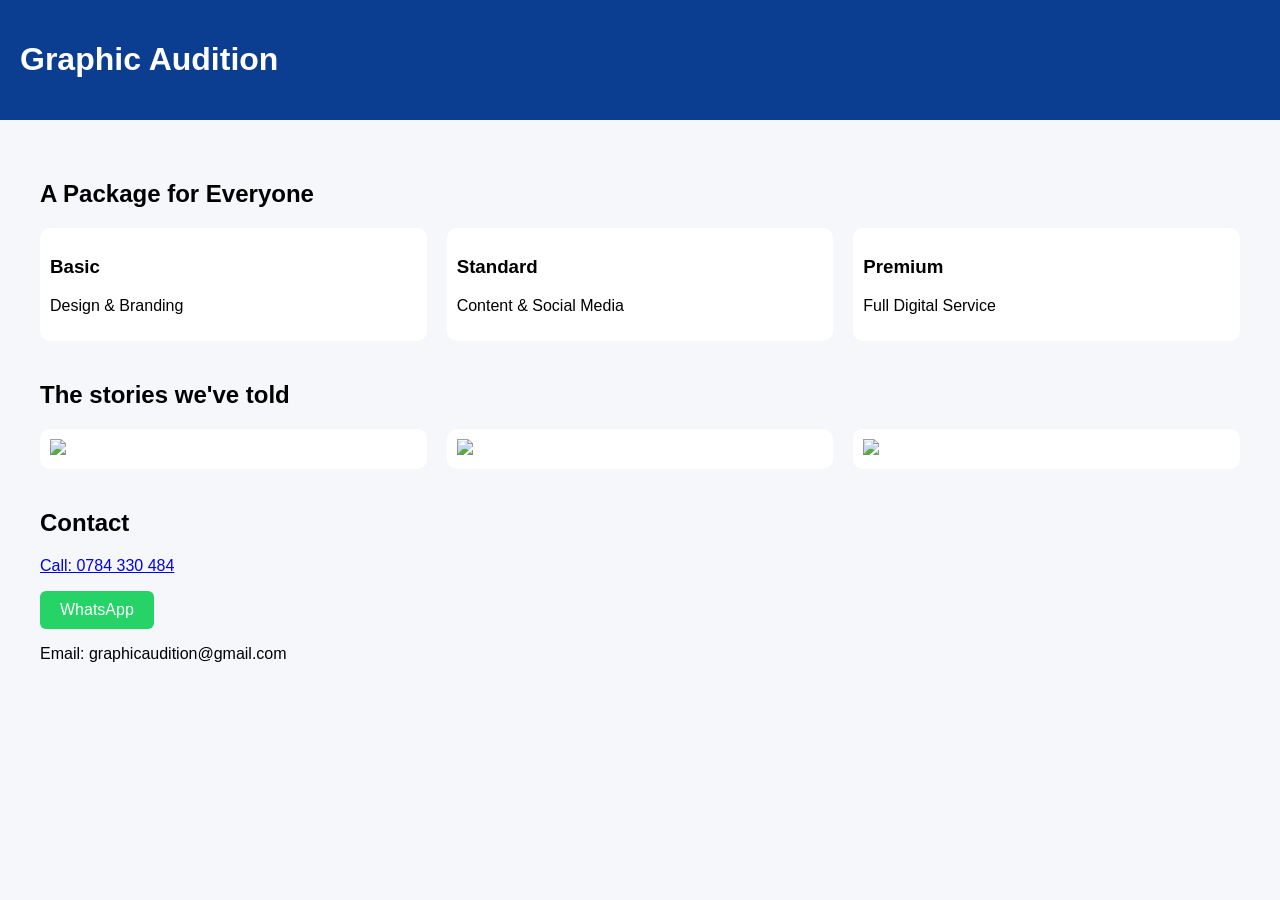
==== index.html @ 9fce268b "Add files via upload" ====
<!DOCTYPE html>
<html>
<head>
<meta charset="UTF-8">
<title>Graphic Audition</title>
<style>
body {font-family: Arial; margin:0; background:#f5f7fb;}
.header {background:#0b3d91; color:white; padding:20px;}
.container {padding:40px;}
.grid {display:grid; grid-template-columns:repeat(auto-fit,minmax(250px,1fr)); gap:20px;}
.card {background:white; padding:10px; border-radius:10px;}
.card img {width:100%; height:auto; object-fit:contain;}
.btn {display:inline-block; padding:10px 20px; background:#25D366; color:white; text-decoration:none; border-radius:6px;}
</style>
</head>
<body>

<div class="header">
<h1>Graphic Audition</h1>
</div>

<div class="container">
<h2>A Package for Everyone</h2>
<div class="grid">
<div class="card"><h3>Basic</h3><p>Design & Branding</p></div>
<div class="card"><h3>Standard</h3><p>Content & Social Media</p></div>
<div class="card"><h3>Premium</h3><p>Full Digital Service</p></div>
</div>

<h2 style="margin-top:40px;">The stories we've told</h2>
<div class="grid">
<div class="card"><img src="images/1.jpg"></div>
<div class="card"><img src="images/2.jpg"></div>
<div class="card"><img src="images/3.jpg"></div>
</div>

<h2 style="margin-top:40px;">Contact</h2>
<p><a href="tel:+250784330484">Call: 0784 330 484</a></p>
<p><a class="btn" href="https://wa.me/250784330484">WhatsApp</a></p>
<p>Email: graphicaudition@gmail.com</p>

</div>

</body>
</html>
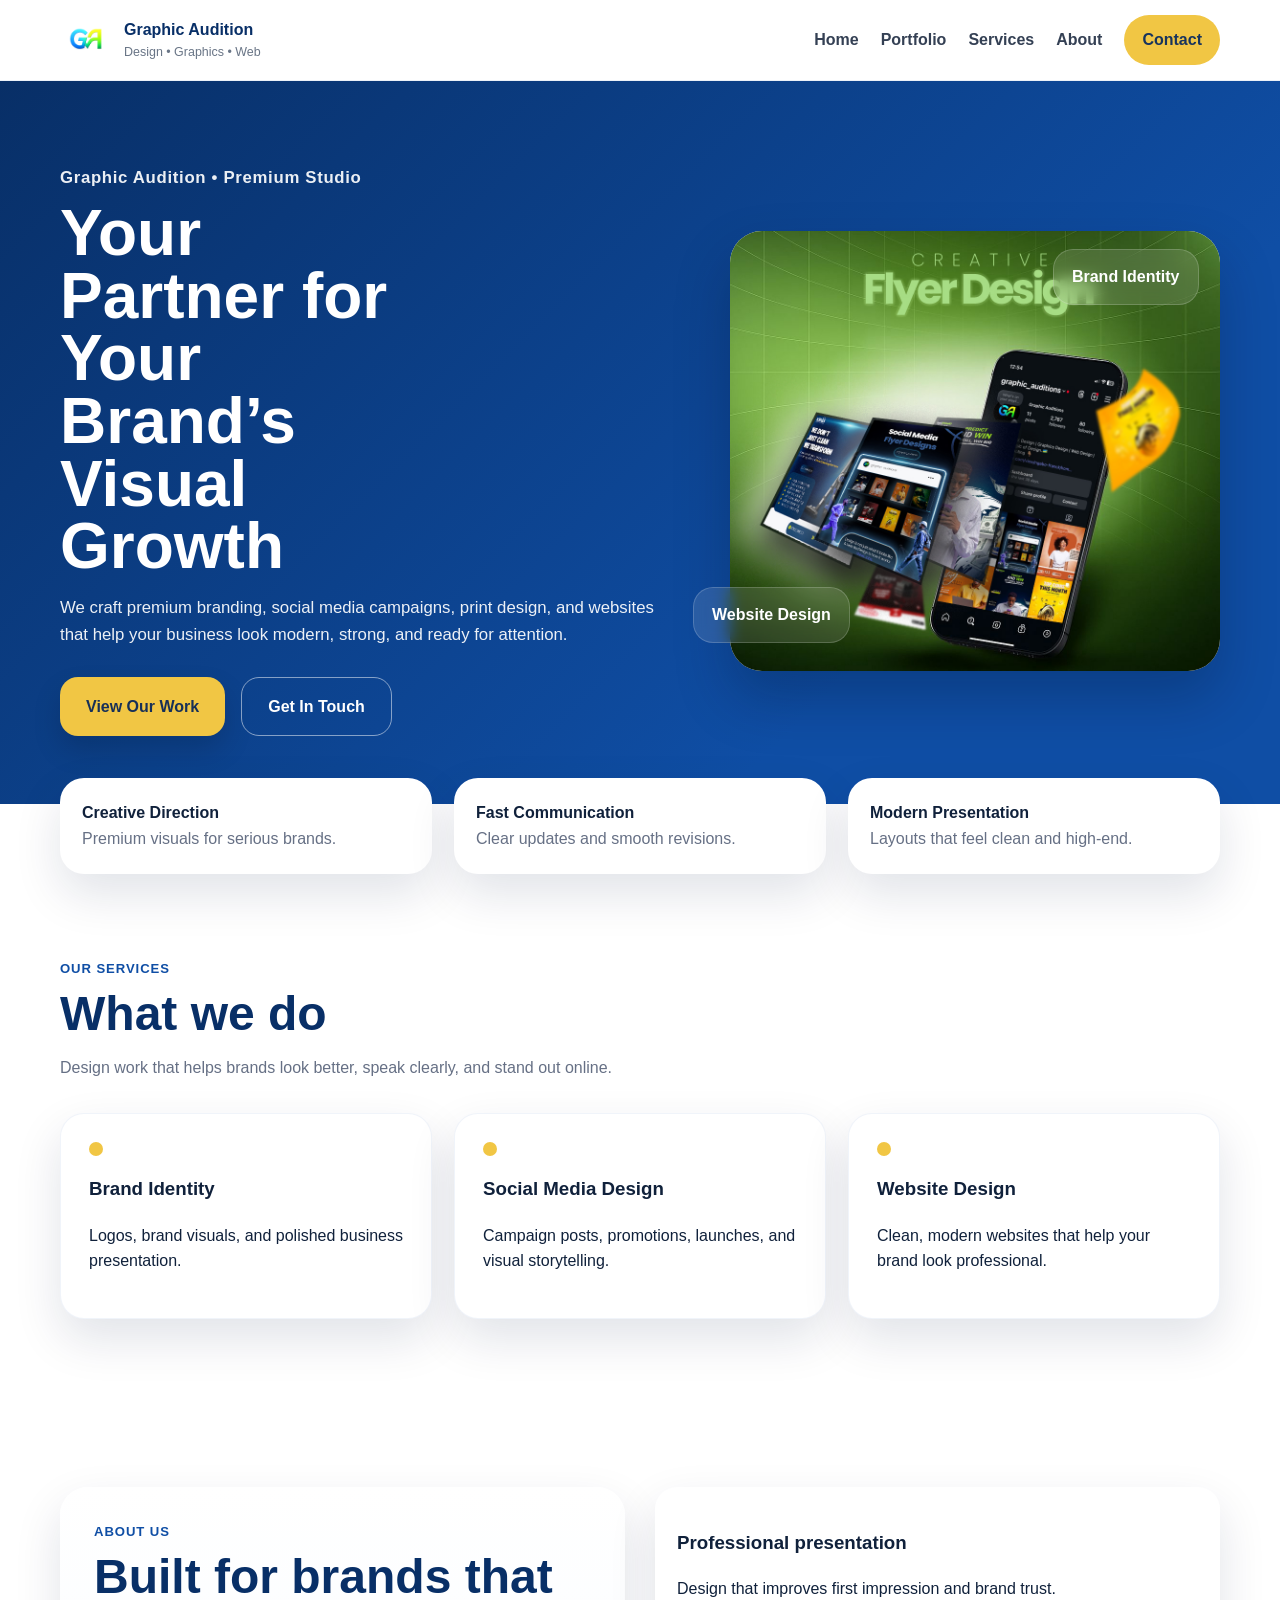
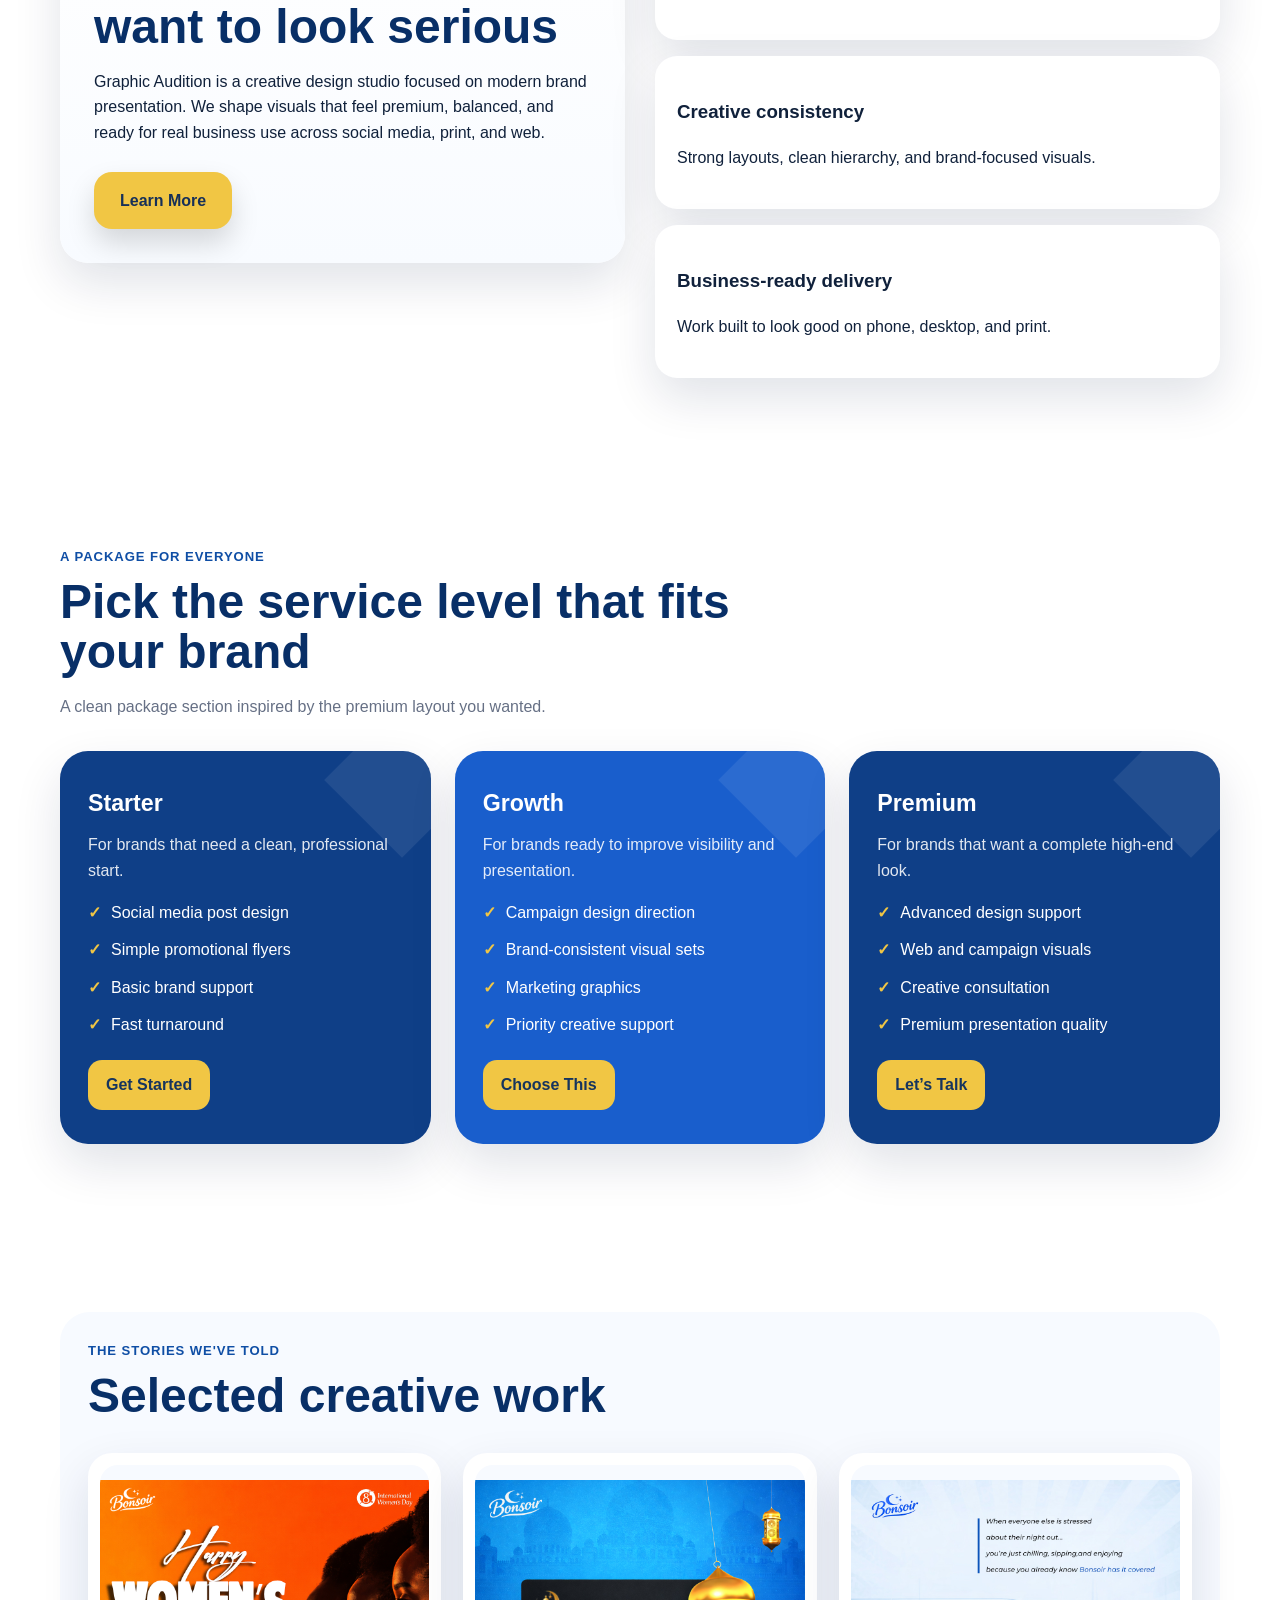
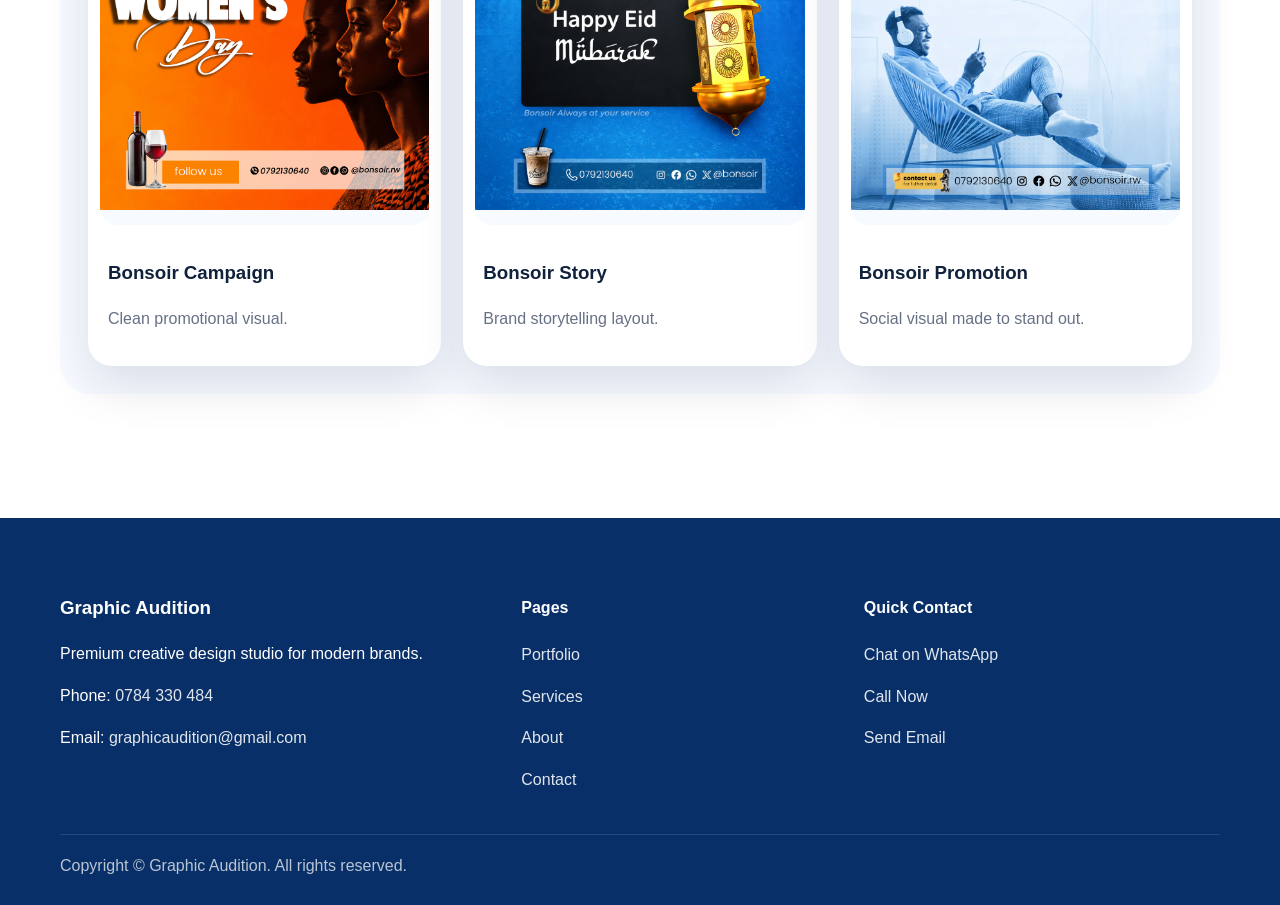
==== commit c0fc6cad: "Add files via upload" ====
--- a/index.html
+++ b/index.html
@@ -1,45 +1,166 @@
 <!DOCTYPE html>
-<html>
+<html lang="en">
 <head>
-<meta charset="UTF-8">
-<title>Graphic Audition</title>
-<style>
-body {font-family: Arial; margin:0; background:#f5f7fb;}
-.header {background:#0b3d91; color:white; padding:20px;}
-.container {padding:40px;}
-.grid {display:grid; grid-template-columns:repeat(auto-fit,minmax(250px,1fr)); gap:20px;}
-.card {background:white; padding:10px; border-radius:10px;}
-.card img {width:100%; height:auto; object-fit:contain;}
-.btn {display:inline-block; padding:10px 20px; background:#25D366; color:white; text-decoration:none; border-radius:6px;}
-</style>
+  <meta charset="UTF-8">
+  <meta name="viewport" content="width=device-width, initial-scale=1.0">
+  <title>Graphic Audition | Home</title>
+  <link rel="stylesheet" href="assets/css/style.css">
 </head>
 <body>
+<header class="site-header">
+  <div class="container nav-wrap">
+    <a href="index.html" class="brand">
+      <img src="assets/images/logo.png" alt="Graphic Audition logo">
+      <div>
+        <div class="brand-title">Graphic Audition</div>
+        <div class="brand-sub">Design • Graphics • Web</div>
+      </div>
+    </a>
+    <nav class="nav-links" id="navLinks">
+      <a href="index.html">Home</a>
+      <a href="portfolio.html">Portfolio</a>
+      <a href="services.html">Services</a>
+      <a href="about.html">About</a>
+      <a href="contact.html" class="cta">Contact</a>
+    </nav>
+    <button class="menu-btn" id="menuBtn">☰</button>
+  </div>
+</header>
 
-<div class="header">
-<h1>Graphic Audition</h1>
-</div>
+<section class="hero">
+  <div class="container hero-grid">
+    <div class="reveal">
+      <p class="eyebrow">Graphic Audition • Premium Studio</p>
+      <h1>Your Partner for Your Brand’s Visual Growth</h1>
+      <p>We craft premium branding, social media campaigns, print design, and websites that help your business look modern, strong, and ready for attention.</p>
+      <div class="hero-actions">
+        <a href="portfolio.html" class="btn btn-yellow">View Our Work</a>
+        <a href="contact.html" class="btn btn-outline">Get In Touch</a>
+      </div>
+    </div>
+    <div class="hero-panel reveal">
+      <div class="feature-card"><img src="assets/images/hero-feature.jpg" alt="Featured creative"></div>
+      <div class="floating one">Brand Identity</div>
+      <div class="floating two">Website Design</div>
+    </div>
+  </div>
+</section>
+<section class="container trust-grid">
+  <div class="trust-card reveal"><strong>Creative Direction</strong><div class="muted">Premium visuals for serious brands.</div></div>
+  <div class="trust-card reveal"><strong>Fast Communication</strong><div class="muted">Clear updates and smooth revisions.</div></div>
+  <div class="trust-card reveal"><strong>Modern Presentation</strong><div class="muted">Layouts that feel clean and high-end.</div></div>
+</section>
+<section class="section">
+  <div class="container">
+    <div class="section-head reveal">
+      <p class="kicker">Our services</p>
+      <h2>What we do</h2>
+      <p class="muted">Design work that helps brands look better, speak clearly, and stand out online.</p>
+    </div>
+    <div class="service-grid">
+      <div class="service-card reveal"><div class="dot"></div><h3>Brand Identity</h3><p>Logos, brand visuals, and polished business presentation.</p></div>
+      <div class="service-card reveal"><div class="dot"></div><h3>Social Media Design</h3><p>Campaign posts, promotions, launches, and visual storytelling.</p></div>
+      <div class="service-card reveal"><div class="dot"></div><h3>Website Design</h3><p>Clean, modern websites that help your brand look professional.</p></div>
+    </div>
+  </div>
+</section>
+<section class="section">
+  <div class="container split">
+    <div class="text-panel reveal">
+      <p class="kicker">About us</p>
+      <h2>Built for brands that want to look serious</h2>
+      <p>Graphic Audition is a creative design studio focused on modern brand presentation. We shape visuals that feel premium, balanced, and ready for real business use across social media, print, and web.</p>
+      <a href="about.html" class="btn btn-yellow" style="margin-top:10px">Learn More</a>
+    </div>
+    <div class="feature-list reveal">
+      <div class="feature-item"><h3>Professional presentation</h3><p>Design that improves first impression and brand trust.</p></div>
+      <div class="feature-item"><h3>Creative consistency</h3><p>Strong layouts, clean hierarchy, and brand-focused visuals.</p></div>
+      <div class="feature-item"><h3>Business-ready delivery</h3><p>Work built to look good on phone, desktop, and print.</p></div>
+    </div>
+  </div>
+</section>
+<section class="section">
+  <div class="container">
+    <div class="section-head reveal">
+      <p class="kicker">A Package for Everyone</p>
+      <h2>Pick the service level that fits your brand</h2>
+      <p class="muted">A clean package section inspired by the premium layout you wanted.</p>
+    </div>
+    <div class="packages">
+      <article class="package dark reveal">
+        <h3>Starter</h3>
+        <p>For brands that need a clean, professional start.</p>
+        <ul>
+          <li>Social media post design</li>
+          <li>Simple promotional flyers</li>
+          <li>Basic brand support</li>
+          <li>Fast turnaround</li>
+        </ul>
+        <a href="contact.html" class="btn-small">Get Started</a>
+      </article>
+      <article class="package light reveal">
+        <h3>Growth</h3>
+        <p>For brands ready to improve visibility and presentation.</p>
+        <ul>
+          <li>Campaign design direction</li>
+          <li>Brand-consistent visual sets</li>
+          <li>Marketing graphics</li>
+          <li>Priority creative support</li>
+        </ul>
+        <a href="contact.html" class="btn-small">Choose This</a>
+      </article>
+      <article class="package dark reveal">
+        <h3>Premium</h3>
+        <p>For brands that want a complete high-end look.</p>
+        <ul>
+          <li>Advanced design support</li>
+          <li>Web and campaign visuals</li>
+          <li>Creative consultation</li>
+          <li>Premium presentation quality</li>
+        </ul>
+        <a href="contact.html" class="btn-small">Let’s Talk</a>
+      </article>
+    </div>
+  </div>
+</section>
+<section class="section">
+  <div class="container stories-wrap">
+    <div class="section-head reveal">
+      <p class="kicker">The stories we've told</p>
+      <h2>Selected creative work</h2>
+    </div>
+    <div class="story-grid">
+      <article class="story-card reveal"><img loading="lazy" src="assets/images/bonsoir-11.jpg" alt="Bonsoir work"><div class="story-copy"><h3>Bonsoir Campaign</h3><p class="muted">Clean promotional visual.</p></div></article>
+      <article class="story-card reveal"><img loading="lazy" src="assets/images/bonsoir-19.jpg" alt="Bonsoir work"><div class="story-copy"><h3>Bonsoir Story</h3><p class="muted">Brand storytelling layout.</p></div></article>
+      <article class="story-card reveal"><img loading="lazy" src="assets/images/bonsoir-20.jpg" alt="Bonsoir work"><div class="story-copy"><h3>Bonsoir Promotion</h3><p class="muted">Social visual made to stand out.</p></div></article>
+    </div>
+  </div>
+</section>
 
-<div class="container">
-<h2>A Package for Everyone</h2>
-<div class="grid">
-<div class="card"><h3>Basic</h3><p>Design & Branding</p></div>
-<div class="card"><h3>Standard</h3><p>Content & Social Media</p></div>
-<div class="card"><h3>Premium</h3><p>Full Digital Service</p></div>
-</div>
-
-<h2 style="margin-top:40px;">The stories we've told</h2>
-<div class="grid">
-<div class="card"><img src="images/1.jpg"></div>
-<div class="card"><img src="images/2.jpg"></div>
-<div class="card"><img src="images/3.jpg"></div>
-</div>
-
-<h2 style="margin-top:40px;">Contact</h2>
-<p><a href="tel:+250784330484">Call: 0784 330 484</a></p>
-<p><a class="btn" href="https://wa.me/250784330484">WhatsApp</a></p>
-<p>Email: graphicaudition@gmail.com</p>
-
-</div>
-
+<footer class="footer">
+  <div class="container footer-grid">
+    <div>
+      <h3>Graphic Audition</h3>
+      <p>Premium creative design studio for modern brands.</p>
+      <p>Phone: <a href="tel:+250784330484">0784 330 484</a></p>
+      <p>Email: <a href="mailto:graphicaudition@gmail.com">graphicaudition@gmail.com</a></p>
+    </div>
+    <div>
+      <h4>Pages</h4>
+      <p><a href="portfolio.html">Portfolio</a></p>
+      <p><a href="services.html">Services</a></p>
+      <p><a href="about.html">About</a></p>
+      <p><a href="contact.html">Contact</a></p>
+    </div>
+    <div>
+      <h4>Quick Contact</h4>
+      <p><a href="https://wa.me/250784330484" target="_blank" rel="noreferrer">Chat on WhatsApp</a></p>
+      <p><a href="tel:+250784330484">Call Now</a></p>
+      <p><a href="mailto:graphicaudition@gmail.com">Send Email</a></p>
+    </div>
+  </div>
+  <div class="container footer-bottom">Copyright © Graphic Audition. All rights reserved.</div>
+</footer>
+<script src="assets/js/main.js"></script>
 </body>
 </html>
--- a/assets/css/style.css
+++ b/assets/css/style.css
@@ -0,0 +1,104 @@
+
+:root{
+  --blue:#0f4ea5;
+  --blue-deep:#082f67;
+  --blue-soft:#eaf2ff;
+  --yellow:#f1c644;
+  --yellow-deep:#dfb230;
+  --text:#10213b;
+  --muted:#667085;
+  --white:#fff;
+  --shadow:0 20px 48px rgba(6,24,62,.12);
+  --radius:28px;
+}
+*{box-sizing:border-box}
+html{scroll-behavior:smooth}
+body{margin:0;font-family:Arial,Helvetica,sans-serif;color:var(--text);background:#fff;line-height:1.6}
+a{text-decoration:none;color:inherit}
+img{max-width:100%;display:block}
+.container{width:min(1160px,calc(100% - 32px));margin:0 auto}
+.site-header{position:sticky;top:0;z-index:30;background:rgba(255,255,255,.94);backdrop-filter:blur(14px);border-bottom:1px solid rgba(15,78,165,.08)}
+.nav-wrap{display:flex;align-items:center;justify-content:space-between;padding:14px 0;gap:16px}
+.brand{display:flex;align-items:center;gap:12px;min-width:0}
+.brand img{height:52px;width:auto}
+.brand-title{font-weight:800;color:var(--blue-deep);font-size:1rem}
+.brand-sub{font-size:.78rem;color:#697586}
+.nav-links{display:flex;align-items:center;gap:22px;flex-wrap:wrap}
+.nav-links a{font-weight:700;color:#344054}
+.nav-links .cta{background:var(--yellow);padding:12px 18px;border-radius:999px;color:#18345d}
+.menu-btn{display:none;border:none;background:var(--blue);color:#fff;width:44px;height:44px;border-radius:12px;font-size:1.25rem}
+.hero{padding:84px 0 68px;background:linear-gradient(135deg,var(--blue-deep) 0%,var(--blue) 72%);color:#fff;overflow:hidden}
+.hero-grid{display:grid;grid-template-columns:1.05fr .95fr;gap:28px;align-items:center}
+.eyebrow{color:var(--yellow);font-weight:700;letter-spacing:.04em;margin:0 0 10px}
+.hero h1{font-size:clamp(2.5rem,5vw,4.8rem);line-height:.98;margin:0;max-width:10ch}
+.hero p{max-width:640px;color:rgba(255,255,255,.92);font-size:1.05rem}
+.hero-actions{display:flex;gap:16px;flex-wrap:wrap;margin-top:28px}
+.btn{display:inline-flex;align-items:center;justify-content:center;font-weight:800;border-radius:18px;padding:16px 26px;transition:.24s ease}
+.btn-yellow{background:var(--yellow);color:#173058;box-shadow:0 14px 28px rgba(0,0,0,.15)}
+.btn-outline{border:1.5px solid rgba(255,255,255,.5);color:#fff}
+.hero-panel{position:relative;min-height:480px}
+.feature-card{position:absolute;inset:20px 0 20px 48px;background:#fff;border-radius:32px;box-shadow:0 28px 54px rgba(3,15,39,.25);overflow:hidden}
+.feature-card img{width:100%;height:100%;object-fit:cover}
+.floating{position:absolute;background:rgba(255,255,255,.12);backdrop-filter:blur(8px);border:1px solid rgba(255,255,255,.18);padding:14px 18px;border-radius:20px;font-weight:700}
+.floating.one{top:8%;right:4%}
+.floating.two{bottom:10%;left:2%}
+.section{padding:84px 0}
+.section-head{max-width:720px;margin-bottom:32px}
+.kicker{color:var(--blue);font-weight:800;text-transform:uppercase;letter-spacing:.07em;font-size:.82rem;margin:0 0 10px}
+.section h2{margin:0;font-size:clamp(2rem,4vw,3rem);line-height:1.05;color:var(--blue-deep)}
+.muted{color:var(--muted)}
+.trust-grid,.service-grid,.portfolio-grid,.contact-grid,.story-grid{display:grid;gap:22px}
+.trust-grid{grid-template-columns:repeat(3,1fr);margin-top:-26px}
+.trust-card{background:#fff;border-radius:24px;padding:22px;box-shadow:var(--shadow)}
+.service-grid{grid-template-columns:repeat(3,1fr)}
+.service-card{background:#fff;border-radius:24px;padding:28px;box-shadow:var(--shadow);border:1px solid rgba(15,78,165,.06)}
+.dot{width:14px;height:14px;border-radius:50%;background:var(--yellow);margin-bottom:18px}
+.split{display:grid;grid-template-columns:1fr 1fr;gap:30px;align-items:start}
+.text-panel{background:linear-gradient(180deg,#fff 0%,#f8fbff 100%);padding:34px;border-radius:28px;box-shadow:var(--shadow)}
+.feature-list{display:grid;gap:16px}
+.feature-item{background:#fff;padding:22px;border-radius:22px;box-shadow:var(--shadow)}
+.packages{display:grid;grid-template-columns:repeat(3,1fr);gap:24px;align-items:stretch}
+.package{position:relative;border-radius:28px;padding:34px 28px;box-shadow:var(--shadow);overflow:hidden}
+.package.dark{background:#0f3f87;color:#fff}
+.package.light{background:#195ecc;color:#fff;transform:translateY(-8px)}
+.package::before{content:"";position:absolute;right:-26px;top:-26px;width:110px;height:110px;background:rgba(255,255,255,.08);transform:rotate(45deg)}
+.package h3{margin:0 0 10px;font-size:1.45rem}
+.package p{margin:0 0 16px;color:rgba(255,255,255,.88)}
+.package ul{margin:0;padding:0;list-style:none;display:grid;gap:12px}
+.package li{display:flex;gap:10px;align-items:flex-start}
+.package li::before{content:"✓";font-weight:900;color:var(--yellow)}
+.package .btn-small{margin-top:22px;background:var(--yellow);color:#16345e;padding:12px 18px;border-radius:14px;display:inline-flex;font-weight:800}
+.stories-wrap{background:#f7faff;border-radius:30px;padding:28px}
+.story-grid,.portfolio-grid{grid-template-columns:repeat(3,1fr)}
+.story-card,.portfolio-card{background:#fff;border-radius:24px;padding:12px;box-shadow:var(--shadow)}
+.story-card img,.portfolio-card img{width:100%;height:360px;object-fit:contain;border-radius:18px;background:#f7faff}
+.story-copy,.portfolio-copy{padding:14px 8px 6px}
+.page-hero{padding:72px 0 30px;background:linear-gradient(180deg,#f8fbff 0,#fff 100%)}
+.page-hero h1{margin:0;font-size:clamp(2.2rem,4.5vw,4rem);color:var(--blue-deep)}
+.contact-grid{grid-template-columns:1fr .95fr}
+.contact-card{background:#fff;border-radius:28px;padding:30px;box-shadow:var(--shadow)}
+.contact-actions{display:grid;gap:14px;margin-top:18px}
+.action{display:flex;align-items:center;justify-content:center;border-radius:18px;padding:16px 18px;font-weight:800}
+.action.call{background:var(--blue);color:#fff}
+.action.whatsapp{background:#25D366;color:#fff}
+.footer{background:var(--blue-deep);color:#fff;padding:56px 0 26px;margin-top:40px}
+.footer-grid{display:grid;grid-template-columns:1.1fr .8fr .9fr;gap:26px}
+.footer a{color:rgba(255,255,255,.88)}
+.footer-bottom{margin-top:26px;padding-top:18px;border-top:1px solid rgba(255,255,255,.12);color:rgba(255,255,255,.72)}
+.reveal{opacity:0;transform:translateY(18px);transition:.6s ease}
+.reveal.visible{opacity:1;transform:none}
+@media (max-width:980px){
+  .hero-grid,.split,.contact-grid,.footer-grid{grid-template-columns:1fr}
+  .trust-grid,.service-grid,.packages,.story-grid,.portfolio-grid{grid-template-columns:1fr 1fr}
+  .hero-panel{min-height:360px}
+  .feature-card{inset:12px}
+}
+@media (max-width:760px){
+  .menu-btn{display:block}
+  .nav-links{display:none;position:absolute;left:16px;right:16px;top:74px;background:#fff;padding:18px;border-radius:18px;box-shadow:var(--shadow);flex-direction:column;align-items:flex-start}
+  .nav-links.open{display:flex}
+  .trust-grid,.service-grid,.packages,.story-grid,.portfolio-grid{grid-template-columns:1fr}
+  .site-header{position:sticky}
+  .hero{padding-top:62px}
+  .section,.page-hero{padding-top:58px}
+}
